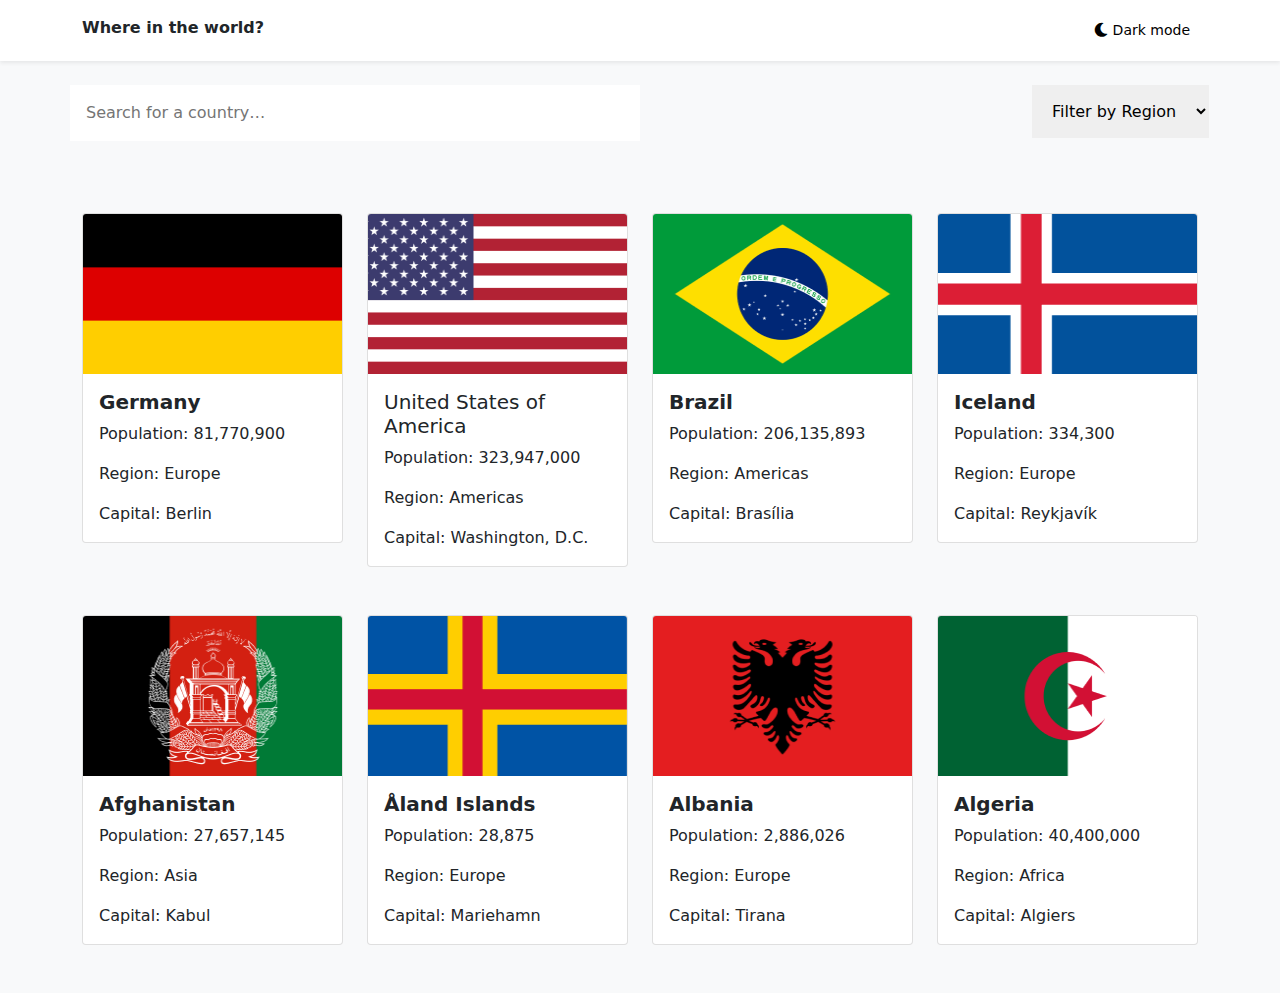
==== index.html @ 4a50930b "task_finished" ====
<!DOCTYPE html>
<html lang="en">
<head>
    <meta charset="UTF-8">
    <meta http-equiv="X-UA-Compatible" content="IE=edge">
    <meta name="viewport" content="width=device-width, initial-scale=1.0">
    <title>Bootstrap Vazifa</title>
    <link rel="stylesheet" href="css/styles.css">
    <link rel="stylesheet" href="css/all.min.css">
    <link rel="stylesheet" href="css/fontawesome.min.css">
    <link href="css/bootstrap.min.css" rel="stylesheet">
    <script src="js/bootstrap.min.js"></script>
    <link rel="stylesheet" href="flag.html">
</head>
<body class="bg-light">
    
    <header class="site-header shadow-sm py-3 bg-white">
        <div class="container d-flex justify-content-between">
            <a class="text-dark fw-bold text-decoration-none" href="#">Where in the world?</a>
            <a href="dark_bg.html">
                <button class="dark-btn__toggle btn-sm btn-light check"><i class="fas fa-moon"></i> Dark mode</button>
            </a>
        </div>
    </header>
    
    <!-- SITE CONTENT  -->
    
    <main class="site-content container">
        <form class="row my-4 justify-content-between" action="https://echo.htmlacadmy.ru" method="get">
            <input class="col-xl-6 col-lg-4 col-md-4 col-sm-12 col-xs-12 border-0 p-3 mb-sm-5 mb-xs-5" type="search" name="search_countries" placeholder="Search for a country…">
            <div class="col-xl-2 col-lg-2 col-md-2 col-sm-4 col-xs-4 rounded">
                <select class="p-3 border-0">
                    <option value="" selected disabled>Filter by Region</option>
                    <option value="africa">Africa</option>
                    <option value="america">America</option>
                    <option value="asia">Asia</option>
                    <option value="europe">Europe</option>
                    <option value="europe">Oceania</option>
                </select>
            </div>
        </form>
        <div class="row">
            <div class="col-xl-3 col-lg-4 col-md-6 col-sm-12 mb-5">
                <div class="card">
                    <a href="/flag.html">
                        <img src="/img/Germany.png" class="card-img-top" width="267" height="160" alt="germaniya flag">
                    </a>
                    <div class="card-body">
                        <h3 class="card-title h5 fw-bold">Germany</h3>
                        <p class="card-text">Population: 81,770,900</p>
                        <p class="card-text">Region: Europe</p>
                        <p class="card-text">Capital: Berlin</p>
                    </div>
                </div>
            </div>
            <div class="col-xl-3 col-lg-4 col-md-6 col-sm-12 mb-5">
                <div class="card">
                    <img src="/img/USA.png" class="card-img-top" width="267" height="160" alt="germaniya flag">
                    <div class="card-body">
                        <h3 class="card-title fs-5 fw-norm">United States of America</h3>
                        <p class="card-text">Population: 323,947,000</p>
                        <p class="card-text">Region: Americas</p>
                        <p class="card-text">Capital: Washington, D.C.</p>
                    </div>
                </div>
            </div>
            <div class="col-xl-3 col-lg-4 col-md-6 col-sm-12 mb-5">
                <div class="card">
                    <img src="/img/Brazil.png" class="card-img-top" width="267" height="160" alt="germaniya flag">
                    <div class="card-body">
                        <h3 class="card-title h5 fw-bold">Brazil</h3>
                        <p class="card-text">Population: 206,135,893</p>
                        <p class="card-text">Region: Americas</p>
                        <p class="card-text">Capital: Brasília</p>
                    </div>
                </div>
            </div>
            <div class="col-xl-3 col-lg-4 col-md-6 col-sm-12 mb-5">
                <div class="card">
                    <img src="/img/Iceland.png" class="card-img-top" width="267" height="160" alt="germaniya flag">
                    <div class="card-body">
                        <h3 class="card-title h5 fw-bold">Iceland</h3>
                        <p class="card-text">Population: 334,300</p>
                        <p class="card-text">Region: Europe</p>
                        <p class="card-text">Capital: Reykjavík</p>
                    </div>
                </div>
            </div>
            <div class="col-xl-3 col-lg-4 col-md-6 col-sm-12 mb-5">
                <div class="card">
                    <img src="/img/Afghanistan.png" class="card-img-top" width="267" height="160" alt="germaniya flag">
                    <div class="card-body">
                        <h3 class="card-title h5 fw-bold">Afghanistan</h3>
                        <p class="card-text">Population: 27,657,145</p>
                        <p class="card-text">Region: Asia</p>
                        <p class="card-text">Capital: Kabul</p>
                    </div>
                </div>
            </div>
            <div class="col-xl-3 col-lg-4 col-md-6 col-sm-12 mb-5">
                <div class="card">
                    <img src="/img/Aland.png" class="card-img-top" width="267" height="160" alt="germaniya flag">
                    <div class="card-body">
                        <h3 class="card-title h5 fw-bold">Åland Islands</h3>
                        <p class="card-text">Population: 28,875</p>
                        <p class="card-text">Region: Europe</p>
                        <p class="card-text">Capital: Mariehamn</p>
                    </div>
                </div>
            </div>
            <div class="col-xl-3 col-lg-4 col-md-6 col-sm-12 mb-5">
                <div class="card">
                    <img src="/img/Albania.png" class="card-img-top" width="267" height="160" alt="germaniya flag">
                    <div class="card-body">
                        <h3 class="card-title h5 fw-bold">Albania</h3>
                        <p class="card-text">Population: 2,886,026</p>
                        <p class="card-text">Region: Europe</p>
                        <p class="card-text">Capital: Tirana</p>
                    </div>
                </div>
            </div>
            <div class="col-xl-3 col-lg-4 col-md-6 col-sm-12">
                <div class="card">
                    <img src="/img/Algeria.png" class="card-img-top" width="267" height="160" alt="germaniya flag">
                    <div class="card-body">
                        <h3 class="card-title h5 fw-bold">Algeria</h3>
                        <p class="card-text">Population: 40,400,000</p>
                        <p class="card-text">Region: Africa</p>
                        <p class="card-text">Capital: Algiers</p>
                    </div>
                </div>
            </div>    
        </div>    
    </main>
</body>
</html>
---- css/styles.css ----
.dark-btn__toggle {
    border: 0 !important;
    background-color: transparent !important;
}
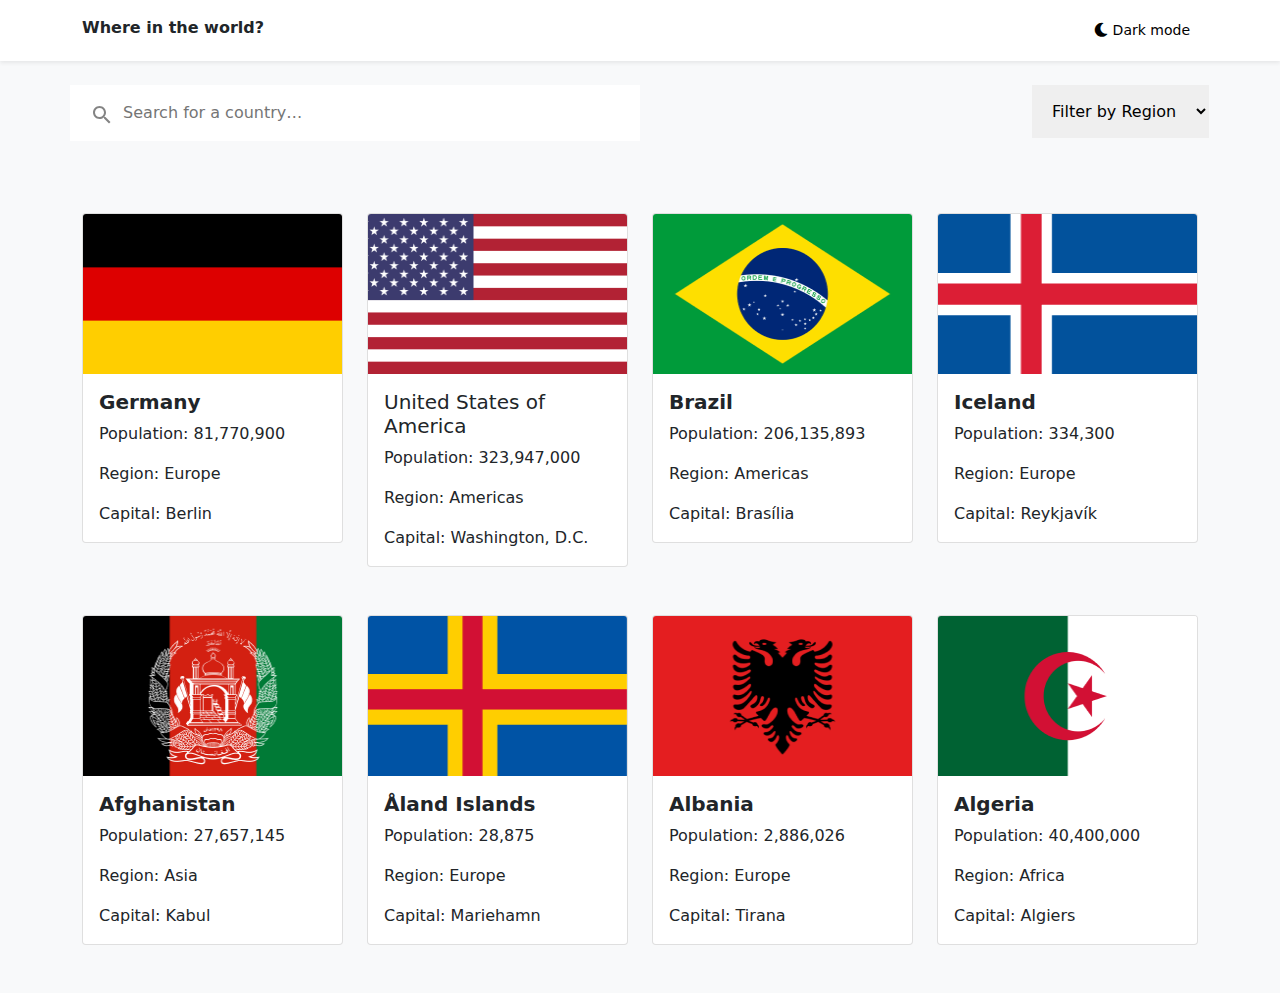
==== commit 61713acf: "complited" ====
--- a/index.html
+++ b/index.html
@@ -26,8 +26,9 @@
     <!-- SITE CONTENT  -->
     
     <main class="site-content container">
-        <form class="row my-4 justify-content-between" action="https://echo.htmlacadmy.ru" method="get">
-            <input class="col-xl-6 col-lg-4 col-md-4 col-sm-12 col-xs-12 border-0 p-3 mb-sm-5 mb-xs-5" type="search" name="search_countries" placeholder="Search for a country…">
+        <form class="row my-4 justify-content-between box" action="https://echo.htmlacadmy.ru" method="get">
+            <div class="search"></div>
+            <input class="col-xl-6 col-lg-4 col-md-4 col-sm-12 col-xs-12 border-0 p-3 ps-5 mb-sm-5 mb-xs-5" type="search" name="search_countries" placeholder=" Search for a country…">
             <div class="col-xl-2 col-lg-2 col-md-2 col-sm-4 col-xs-4 rounded">
                 <select class="p-3 border-0">
                     <option value="" selected disabled>Filter by Region</option>
--- a/css/styles.css
+++ b/css/styles.css
@@ -2,3 +2,15 @@
     border: 0 !important;
     background-color: transparent !important;
 }
+
+.box {
+    position: relative;
+}
+.search::after {
+    content: url(/img/icon-search-black.svg);
+    position: absolute;
+    width: 18px;
+    height: 18px;
+    left: 2%;
+    top: 20%;
+}